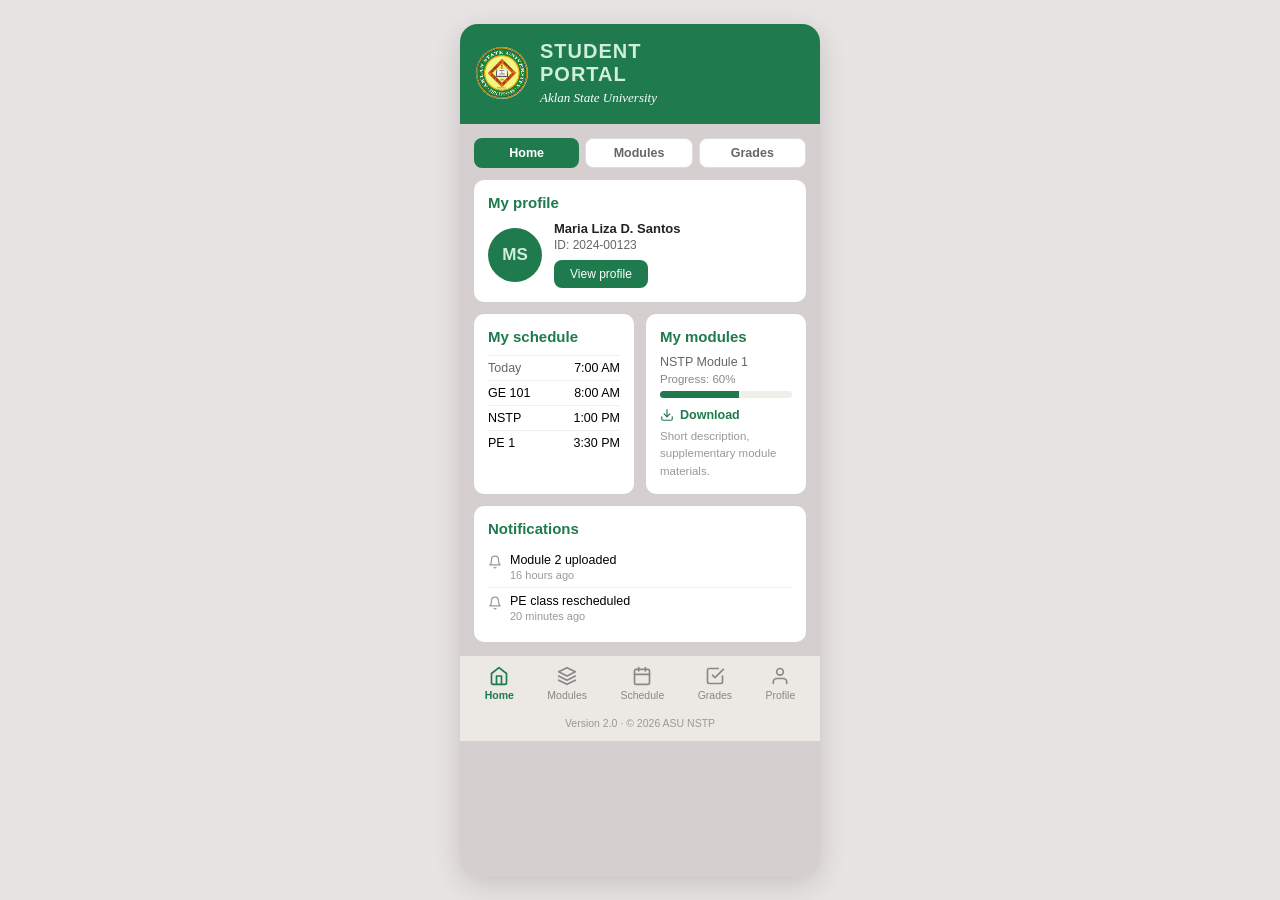
==== HTML/student.html @ 28e86960 "linked the css,js to HTML" ====
<!DOCTYPE html>
<html lang="en">
<head>
<meta charset="UTF-8">
<meta name="viewport" content="width=device-width, initial-scale=1.0">
<title>ASU NSTP - Student Portal</title>
<link rel="stylesheet" href="../CSS/student.css">
</head>
<body>

<div class="phone">

  <div class="header">
    <img src="[data-uri]" alt="Aklan State University seal">
    <div>
      <div class="title">STUDENT<br>PORTAL</div>
      <div class="subtitle">Aklan State University</div>
    </div>
  </div>

  <div class="content">

    <div class="tabs">
      <button class="tab active" data-tab="home">Home</button>
      <button class="tab" data-tab="modules">Modules</button>
      <button class="tab" data-tab="grades">Grades</button>
    </div>

    <div class="panel active" id="panel-home">
      <div class="card">
        <h3>My profile</h3>
        <div class="profile-row">
          <div class="avatar">MS</div>
          <div class="profile-info">
            <div class="name">Maria Liza D. Santos</div>
            <div class="id">ID: 2024-00123</div>
            <button class="btn" onclick="alert('Open full profile')">View profile</button>
          </div>
        </div>
      </div>

      <div class="grid2" style="margin-top:12px;">
        <div class="card">
          <h3>My schedule</h3>
          <div class="schedule-row"><span class="label">Today</span><span>7:00 AM</span></div>
          <div class="schedule-row"><span>GE 101</span><span>8:00 AM</span></div>
          <div class="schedule-row"><span>NSTP</span><span>1:00 PM</span></div>
          <div class="schedule-row"><span>PE 1</span><span>3:30 PM</span></div>
        </div>

        <div class="card">
          <h3>My modules</h3>
          <div style="font-size:12.5px; color:#666; margin-bottom:4px;">NSTP Module 1</div>
          <div class="progress-label" id="progress-label">Progress: 60%</div>
          <div class="progress-track"><div class="progress-fill" id="progress-fill"></div></div>
          <button class="download" id="download-btn">
            <svg width="14" height="14" viewBox="0 0 24 24" fill="none" stroke="currentColor" stroke-width="2" stroke-linecap="round" stroke-linejoin="round"><path d="M21 15v4a2 2 0 0 1-2 2H5a2 2 0 0 1-2-2v-4"/><polyline points="7 10 12 15 17 10"/><line x1="12" y1="15" x2="12" y2="3"/></svg>
            <span>Download</span>
          </button>
          <div class="module-desc">Short description, supplementary module materials.</div>
        </div>
      </div>

      <div class="card" style="margin-top:12px;">
        <h3>Notifications</h3>
        <div class="notif-row">
          <svg width="14" height="14" viewBox="0 0 24 24" fill="none" stroke="#999" stroke-width="2" stroke-linecap="round" stroke-linejoin="round" style="margin-top:2px; flex-shrink:0;"><path d="M6 8a6 6 0 0 1 12 0c0 7 3 9 3 9H3s3-2 3-9"/><path d="M10.3 21a1.94 1.94 0 0 0 3.4 0"/></svg>
          <div>Module 2 uploaded<div class="notif-time">16 hours ago</div></div>
        </div>
        <div class="notif-row">
          <svg width="14" height="14" viewBox="0 0 24 24" fill="none" stroke="#999" stroke-width="2" stroke-linecap="round" stroke-linejoin="round" style="margin-top:2px; flex-shrink:0;"><path d="M6 8a6 6 0 0 1 12 0c0 7 3 9 3 9H3s3-2 3-9"/><path d="M10.3 21a1.94 1.94 0 0 0 3.4 0"/></svg>
          <div>PE class rescheduled<div class="notif-time">20 minutes ago</div></div>
        </div>
      </div>
    </div>

    <div class="panel" id="panel-modules">
      <div class="module-item">
        <div>
          <div class="mname">NSTP Module 1</div>
          <div class="mdesc">Civic welfare training</div>
        </div>
        <span class="mpct">60%</span>
      </div>
      <div class="module-item">
        <div>
          <div class="mname">NSTP Module 2</div>
          <div class="mdesc">Community immersion</div>
        </div>
        <span class="mpct locked">0%</span>
      </div>
      <div class="module-item">
        <div>
          <div class="mname">NSTP Module 3</div>
          <div class="mdesc">Project documentation</div>
        </div>
        <span class="mpct locked">Locked</span>
      </div>
    </div>

    <div class="panel" id="panel-grades">
      <div class="card">
        <h3>Grades</h3>
        <table>
          <tr><th>Subject</th><th>Midterm</th><th>Final</th></tr>
          <tr><td>GE 101</td><td>1.50</td><td>--</td></tr>
          <tr><td>NSTP</td><td>1.75</td><td>--</td></tr>
          <tr><td>PE 1</td><td>1.25</td><td>--</td></tr>
        </table>
      </div>
    </div>

  </div>

  <div class="navbar">
    <button class="nav-btn active" data-tab="home">
      <svg viewBox="0 0 24 24" fill="none" stroke="currentColor" stroke-width="2" stroke-linecap="round" stroke-linejoin="round"><path d="M3 9l9-7 9 7v11a2 2 0 0 1-2 2H5a2 2 0 0 1-2-2z"/><polyline points="9 22 9 12 15 12 15 22"/></svg>
      Home
    </button>
    <button class="nav-btn" data-tab="modules">
      <svg viewBox="0 0 24 24" fill="none" stroke="currentColor" stroke-width="2" stroke-linecap="round" stroke-linejoin="round"><polygon points="12 2 2 7 12 12 22 7 12 2"/><polyline points="2 17 12 22 22 17"/><polyline points="2 12 12 17 22 12"/></svg>
      Modules
    </button>
    <button class="nav-btn" data-tab="home">
      <svg viewBox="0 0 24 24" fill="none" stroke="currentColor" stroke-width="2" stroke-linecap="round" stroke-linejoin="round"><rect x="3" y="4" width="18" height="18" rx="2"/><line x1="16" y1="2" x2="16" y2="6"/><line x1="8" y1="2" x2="8" y2="6"/><line x1="3" y1="10" x2="21" y2="10"/></svg>
      Schedule
    </button>
    <button class="nav-btn" data-tab="grades">
      <svg viewBox="0 0 24 24" fill="none" stroke="currentColor" stroke-width="2" stroke-linecap="round" stroke-linejoin="round"><path d="M9 11l3 3L22 4"/><path d="M21 12v7a2 2 0 0 1-2 2H5a2 2 0 0 1-2-2V5a2 2 0 0 1 2-2h11"/></svg>
      Grades
    </button>
    <button class="nav-btn" data-tab="home">
      <svg viewBox="0 0 24 24" fill="none" stroke="currentColor" stroke-width="2" stroke-linecap="round" stroke-linejoin="round"><path d="M20 21v-2a4 4 0 0 0-4-4H8a4 4 0 0 0-4 4v2"/><circle cx="12" cy="7" r="4"/></svg>
      Profile
    </button>
  </div>
  <div class="footer">Version 2.0 &middot; &copy; 2026 ASU NSTP</div>

</div>

<script src="../JS/student.js"></script>
</body>
</html>
---- CSS/student.css ----
* { box-sizing: border-box; margin: 0; padding: 0; font-family: -apple-system, "Segoe UI", Roboto, Arial, sans-serif; }
  body {
    background: #e9e4e4;
    display: flex;
    justify-content: center;
    padding: 24px 12px;
    min-height: 100vh;
  }
  .phone {
    width: 360px;
    background: #d6cfcf;
    border-radius: 18px;
    overflow: hidden;
    box-shadow: 0 8px 30px rgba(0,0,0,0.15);
  }
  .header {
    background: #1f7a4d;
    padding: 16px 16px 18px;
    display: flex;
    align-items: center;
    gap: 12px;
  }
  .header img {
    width: 52px;
    height: 52px;
    border-radius: 50%;
    object-fit: cover;
    flex-shrink: 0;
    background: #fdf6e3;
  }
  .header .title {
    font-size: 20px;
    font-weight: 700;
    color: #cfeede;
    letter-spacing: 1px;
    line-height: 1.15;
  }
  .header .subtitle {
    font-family: Georgia, "Times New Roman", serif;
    font-style: italic;
    font-size: 13px;
    color: #ffffff;
    margin-top: 4px;
  }
  .content { padding: 14px; display: flex; flex-direction: column; gap: 12px; }
  .card {
    background: #ffffff;
    border-radius: 10px;
    padding: 14px;
  }
  .card h3 {
    font-size: 15px;
    font-weight: 700;
    color: #1f7a4d;
    margin-bottom: 10px;
  }
  .profile-row { display: flex; align-items: center; gap: 12px; }
  .avatar {
    width: 54px;
    height: 54px;
    border-radius: 50%;
    background: #1f7a4d;
    color: #cfeede;
    display: flex;
    align-items: center;
    justify-content: center;
    font-weight: 700;
    font-size: 17px;
    flex-shrink: 0;
  }
  .profile-info .name { font-size: 13px; font-weight: 700; color: #222; }
  .profile-info .id { font-size: 12px; color: #666; margin-top: 2px; }
  .btn {
    margin-top: 8px;
    background: #1f7a4d;
    color: #fff;
    border: none;
    font-size: 12px;
    padding: 7px 16px;
    border-radius: 8px;
    cursor: pointer;
  }
  .btn:hover { background: #18613b; }
  .grid2 { display: grid; grid-template-columns: 1fr 1fr; gap: 12px; }
  .schedule-row {
    display: flex; justify-content: space-between;
    font-size: 12.5px; padding: 5px 0;
    border-top: 1px solid #eee;
  }
  .schedule-row:first-child { border-top: none; }
  .schedule-row .label { color: #666; }
  .progress-label { font-size: 11.5px; color: #888; margin-bottom: 6px; }
  .progress-track {
    height: 7px; background: #f0eee9; border-radius: 4px; overflow: hidden; margin-bottom: 10px;
  }
  .progress-fill { height: 100%; width: 60%; background: #1f7a4d; transition: width .5s ease; }
  .download {
    display: flex; align-items: center; gap: 6px;
    font-size: 12.5px; color: #1f7a4d; font-weight: 700;
    background: none; border: none; cursor: pointer; padding: 0; margin-bottom: 6px;
  }
  .module-desc { font-size: 11.5px; color: #999; line-height: 1.5; }
  .notif-row { display: flex; gap: 8px; font-size: 12.5px; align-items: flex-start; padding: 6px 0; }
  .notif-row + .notif-row { border-top: 1px solid #eee; }
  .notif-time { font-size: 11px; color: #999; margin-top: 2px; }
  .navbar {
    background: #ece9e4;
    display: flex;
    justify-content: space-around;
    padding: 10px 8px;
    text-align: center;
  }
  .navbar button {
    background: none; border: none; cursor: pointer;
    font-size: 10.5px; color: #888;
    display: flex; flex-direction: column; align-items: center; gap: 3px;
  }
  .navbar button.active { color: #1f7a4d; font-weight: 700; }
  .navbar svg { width: 20px; height: 20px; }
  .footer {
    text-align: center; font-size: 10.5px; color: #999;
    padding: 6px 0 12px; background: #ece9e4;
  }
  .tabs { display: flex; gap: 6px; }
  .tab {
    flex: 1; font-size: 12.5px; padding: 7px 0; border-radius: 8px;
    border: 1px solid #ddd; background: #fff; color: #666; cursor: pointer; font-weight: 600;
  }
  .tab.active { background: #1f7a4d; color: #fff; border: none; }
  .panel { display: none; }
  .panel.active { display: block; }
  table { width: 100%; font-size: 12.5px; border-collapse: collapse; }
  table th { text-align: right; color: #888; font-weight: 600; padding-bottom: 6px; }
  table th:first-child { text-align: left; }
  table td { padding: 5px 0; border-top: 1px solid #eee; text-align: right; }
  table td:first-child { text-align: left; }
  .module-item {
    background: #fff; border-radius: 10px; padding: 12px 14px;
    display: flex; align-items: center; justify-content: space-between;
    margin-bottom: 8px;
  }
  .module-item:last-child { margin-bottom: 0; }
  .module-item .mname { font-size: 13px; font-weight: 700; color: #222; }
  .module-item .mdesc { font-size: 11.5px; color: #999; margin-top: 2px; }
  .module-item .mpct { font-size: 11.5px; font-weight: 700; color: #1f7a4d; }
  .module-item .mpct.locked { color: #999; }
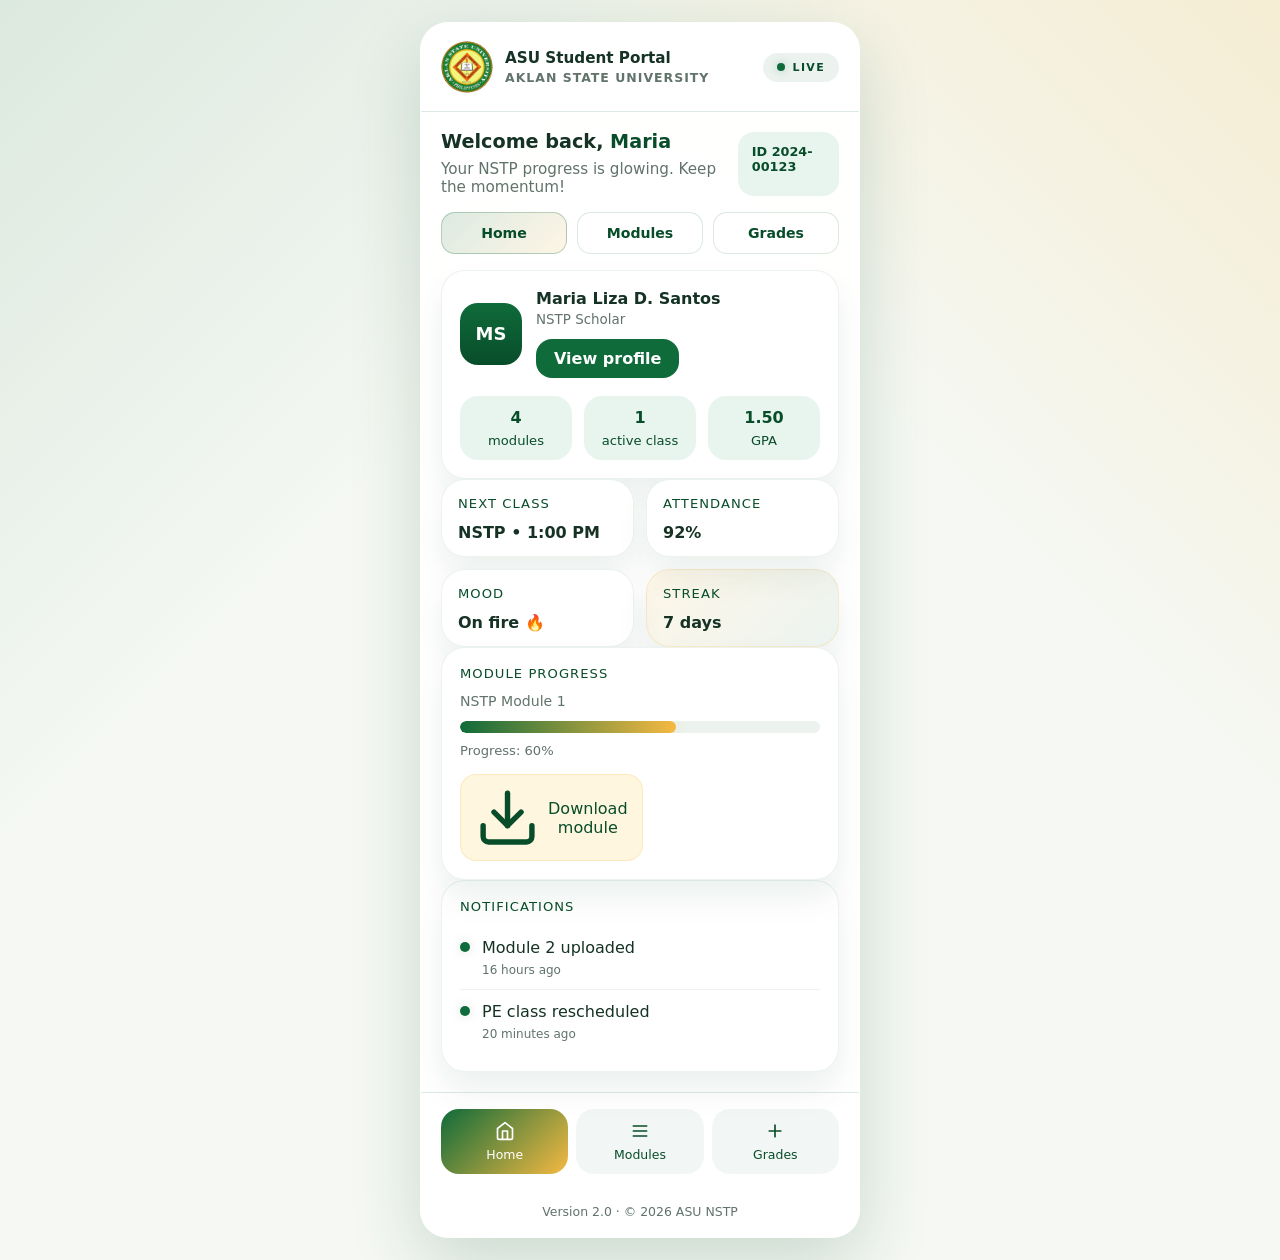
==== commit 711c9fad: "fixed & made the UI cooler and added some animations on it" ====
--- a/HTML/student.html
+++ b/HTML/student.html
@@ -1,24 +1,33 @@
 <!DOCTYPE html>
 <html lang="en">
 <head>
-<meta charset="UTF-8">
-<meta name="viewport" content="width=device-width, initial-scale=1.0">
-<title>ASU NSTP - Student Portal</title>
-<link rel="stylesheet" href="../CSS/student.css">
+  <meta charset="UTF-8">
+  <meta name="viewport" content="width=device-width, initial-scale=1.0">
+  <title>ASU NSTP - Student Portal</title>
+  <link rel="stylesheet" href="../CSS/student.css">
 </head>
 <body>
+  <div class="phone">
+    <div class="header">
+      <a class="brand" href="#" aria-label="ASU NSTP Portal home">
+        <span class="brand-logo">
+          <img src="../asu-logo-transparent.png" alt="Aklan State University Seal">
+        </span>
+        <span>
+          <strong>ASU Student Portal</strong>
+          <small>Aklan State University</small>
+        </span>
+      </a>
+      <div class="status-pill"><span></span> LIVE</div>
+    </div>
 
-<div class="phone">
-
-  <div class="header">
-    <img src="[data-uri]" alt="Aklan State University seal">
-    <div>
-      <div class="title">STUDENT<br>PORTAL</div>
-      <div class="subtitle">Aklan State University</div>
+    <div class="hero">
+      <div>
+        <div class="welcome">Welcome back, <span>Maria</span></div>
+        <div class="hero-note">Your NSTP progress is glowing. Keep the momentum!</div>
+      </div>
+      <div class="hero-badge">ID 2024-00123</div>
     </div>
-  </div>
-
-  <div class="content">
 
     <div class="tabs">
       <button class="tab active" data-tab="home">Home</button>
@@ -26,118 +35,128 @@
       <button class="tab" data-tab="grades">Grades</button>
     </div>
 
-    <div class="panel active" id="panel-home">
-      <div class="card">
-        <h3>My profile</h3>
-        <div class="profile-row">
-          <div class="avatar">MS</div>
-          <div class="profile-info">
-            <div class="name">Maria Liza D. Santos</div>
-            <div class="id">ID: 2024-00123</div>
-            <button class="btn" onclick="alert('Open full profile')">View profile</button>
+    <div class="content">
+      <div class="panel active" id="panel-home">
+        <div class="card profile-card">
+          <div class="profile-row">
+            <div class="avatar-circle">MS</div>
+            <div class="profile-info">
+              <div class="name">Maria Liza D. Santos</div>
+              <div class="id">NSTP Scholar</div>
+              <button class="btn" onclick="alert('Opening full profile...')">View profile</button>
+            </div>
+          </div>
+          <div class="profile-metrics">
+            <div><strong>4</strong> modules</div>
+            <div><strong>1</strong> active class</div>
+            <div><strong>1.50</strong> GPA</div>
+          </div>
+        </div>
+
+        <div class="stats-grid">
+          <div class="card mini-card">
+            <div class="card-header">Next class</div>
+            <div class="card-value">NSTP • 1:00 PM</div>
+          </div>
+          <div class="card mini-card">
+            <div class="card-header">Attendance</div>
+            <div class="card-value">92%</div>
+          </div>
+          <div class="card mini-card">
+            <div class="card-header">Mood</div>
+            <div class="card-value">On fire 🔥</div>
+          </div>
+          <div class="card mini-card highlight-card">
+            <div class="card-header">Streak</div>
+            <div class="card-value">7 days</div>
+          </div>
+        </div>
+
+        <div class="card progress-card">
+          <div class="card-header">Module progress</div>
+          <div class="progress-desc">NSTP Module 1</div>
+          <div class="progress-track"><div class="progress-fill" id="progress-fill"></div></div>
+          <div class="progress-label" id="progress-label">Progress: 60%</div>
+          <button class="download" id="download-btn">
+            <svg viewBox="0 0 24 24" fill="none" stroke="currentColor" stroke-width="2" stroke-linecap="round" stroke-linejoin="round"><path d="M21 15v4a2 2 0 0 1-2 2H5a2 2 0 0 1-2-2v-4"/><polyline points="7 10 12 15 17 10"/><line x1="12" y1="15" x2="12" y2="3"/></svg>
+            <span>Download module</span>
+          </button>
+        </div>
+
+        <div class="card notif-card">
+          <div class="card-header">Notifications</div>
+          <div class="notif-row">
+            <div class="bullet"></div>
+            <div>
+              Module 2 uploaded
+              <div class="notif-time">16 hours ago</div>
+            </div>
+          </div>
+          <div class="notif-row">
+            <div class="bullet"></div>
+            <div>
+              PE class rescheduled
+              <div class="notif-time">20 minutes ago</div>
+            </div>
           </div>
         </div>
       </div>
 
-      <div class="grid2" style="margin-top:12px;">
-        <div class="card">
-          <h3>My schedule</h3>
-          <div class="schedule-row"><span class="label">Today</span><span>7:00 AM</span></div>
-          <div class="schedule-row"><span>GE 101</span><span>8:00 AM</span></div>
-          <div class="schedule-row"><span>NSTP</span><span>1:00 PM</span></div>
-          <div class="schedule-row"><span>PE 1</span><span>3:30 PM</span></div>
+      <div class="panel" id="panel-modules">
+        <div class="module-item glow-card">
+          <div>
+            <div class="mname">NSTP Module 1</div>
+            <div class="mdesc">Civic welfare training</div>
+          </div>
+          <span class="mpct">60%</span>
         </div>
-
-        <div class="card">
-          <h3>My modules</h3>
-          <div style="font-size:12.5px; color:#666; margin-bottom:4px;">NSTP Module 1</div>
-          <div class="progress-label" id="progress-label">Progress: 60%</div>
-          <div class="progress-track"><div class="progress-fill" id="progress-fill"></div></div>
-          <button class="download" id="download-btn">
-            <svg width="14" height="14" viewBox="0 0 24 24" fill="none" stroke="currentColor" stroke-width="2" stroke-linecap="round" stroke-linejoin="round"><path d="M21 15v4a2 2 0 0 1-2 2H5a2 2 0 0 1-2-2v-4"/><polyline points="7 10 12 15 17 10"/><line x1="12" y1="15" x2="12" y2="3"/></svg>
-            <span>Download</span>
-          </button>
-          <div class="module-desc">Short description, supplementary module materials.</div>
+        <div class="module-item">
+          <div>
+            <div class="mname">NSTP Module 2</div>
+            <div class="mdesc">Community immersion</div>
+          </div>
+          <span class="mpct locked">0%</span>
+        </div>
+        <div class="module-item">
+          <div>
+            <div class="mname">NSTP Module 3</div>
+            <div class="mdesc">Project documentation</div>
+          </div>
+          <span class="mpct locked">Locked</span>
         </div>
       </div>
 
-      <div class="card" style="margin-top:12px;">
-        <h3>Notifications</h3>
-        <div class="notif-row">
-          <svg width="14" height="14" viewBox="0 0 24 24" fill="none" stroke="#999" stroke-width="2" stroke-linecap="round" stroke-linejoin="round" style="margin-top:2px; flex-shrink:0;"><path d="M6 8a6 6 0 0 1 12 0c0 7 3 9 3 9H3s3-2 3-9"/><path d="M10.3 21a1.94 1.94 0 0 0 3.4 0"/></svg>
-          <div>Module 2 uploaded<div class="notif-time">16 hours ago</div></div>
-        </div>
-        <div class="notif-row">
-          <svg width="14" height="14" viewBox="0 0 24 24" fill="none" stroke="#999" stroke-width="2" stroke-linecap="round" stroke-linejoin="round" style="margin-top:2px; flex-shrink:0;"><path d="M6 8a6 6 0 0 1 12 0c0 7 3 9 3 9H3s3-2 3-9"/><path d="M10.3 21a1.94 1.94 0 0 0 3.4 0"/></svg>
-          <div>PE class rescheduled<div class="notif-time">20 minutes ago</div></div>
+      <div class="panel" id="panel-grades">
+        <div class="card grades-card">
+          <div class="card-header">Grades</div>
+          <table>
+            <tr><th>Subject</th><th>Midterm</th><th>Final</th></tr>
+            <tr><td>GE 101</td><td>1.50</td><td>--</td></tr>
+            <tr><td>NSTP</td><td>1.75</td><td>--</td></tr>
+            <tr><td>PE 1</td><td>1.25</td><td>--</td></tr>
+          </table>
         </div>
       </div>
     </div>
 
-    <div class="panel" id="panel-modules">
-      <div class="module-item">
-        <div>
-          <div class="mname">NSTP Module 1</div>
-          <div class="mdesc">Civic welfare training</div>
-        </div>
-        <span class="mpct">60%</span>
-      </div>
-      <div class="module-item">
-        <div>
-          <div class="mname">NSTP Module 2</div>
-          <div class="mdesc">Community immersion</div>
-        </div>
-        <span class="mpct locked">0%</span>
-      </div>
-      <div class="module-item">
-        <div>
-          <div class="mname">NSTP Module 3</div>
-          <div class="mdesc">Project documentation</div>
-        </div>
-        <span class="mpct locked">Locked</span>
-      </div>
+    <div class="navbar">
+      <button class="nav-btn active" data-tab="home">
+        <svg viewBox="0 0 24 24" fill="none" stroke="currentColor" stroke-width="2" stroke-linecap="round" stroke-linejoin="round"><path d="M3 9l9-7 9 7v11a2 2 0 0 1-2 2H5a2 2 0 0 1-2-2z"/><polyline points="9 22 9 12 15 12 15 22"/></svg>
+        Home
+      </button>
+      <button class="nav-btn" data-tab="modules">
+        <svg viewBox="0 0 24 24" fill="none" stroke="currentColor" stroke-width="2" stroke-linecap="round" stroke-linejoin="round"><path d="M4 6h16M4 12h16M4 18h16"/></svg>
+        Modules
+      </button>
+      <button class="nav-btn" data-tab="grades">
+        <svg viewBox="0 0 24 24" fill="none" stroke="currentColor" stroke-width="2" stroke-linecap="round" stroke-linejoin="round"><path d="M12 5v14M5 12h14"/></svg>
+        Grades
+      </button>
     </div>
 
-    <div class="panel" id="panel-grades">
-      <div class="card">
-        <h3>Grades</h3>
-        <table>
-          <tr><th>Subject</th><th>Midterm</th><th>Final</th></tr>
-          <tr><td>GE 101</td><td>1.50</td><td>--</td></tr>
-          <tr><td>NSTP</td><td>1.75</td><td>--</td></tr>
-          <tr><td>PE 1</td><td>1.25</td><td>--</td></tr>
-        </table>
-      </div>
-    </div>
-
+    <div class="footer">Version 2.0 · © 2026 ASU NSTP</div>
   </div>
 
-  <div class="navbar">
-    <button class="nav-btn active" data-tab="home">
-      <svg viewBox="0 0 24 24" fill="none" stroke="currentColor" stroke-width="2" stroke-linecap="round" stroke-linejoin="round"><path d="M3 9l9-7 9 7v11a2 2 0 0 1-2 2H5a2 2 0 0 1-2-2z"/><polyline points="9 22 9 12 15 12 15 22"/></svg>
-      Home
-    </button>
-    <button class="nav-btn" data-tab="modules">
-      <svg viewBox="0 0 24 24" fill="none" stroke="currentColor" stroke-width="2" stroke-linecap="round" stroke-linejoin="round"><polygon points="12 2 2 7 12 12 22 7 12 2"/><polyline points="2 17 12 22 22 17"/><polyline points="2 12 12 17 22 12"/></svg>
-      Modules
-    </button>
-    <button class="nav-btn" data-tab="home">
-      <svg viewBox="0 0 24 24" fill="none" stroke="currentColor" stroke-width="2" stroke-linecap="round" stroke-linejoin="round"><rect x="3" y="4" width="18" height="18" rx="2"/><line x1="16" y1="2" x2="16" y2="6"/><line x1="8" y1="2" x2="8" y2="6"/><line x1="3" y1="10" x2="21" y2="10"/></svg>
-      Schedule
-    </button>
-    <button class="nav-btn" data-tab="grades">
-      <svg viewBox="0 0 24 24" fill="none" stroke="currentColor" stroke-width="2" stroke-linecap="round" stroke-linejoin="round"><path d="M9 11l3 3L22 4"/><path d="M21 12v7a2 2 0 0 1-2 2H5a2 2 0 0 1-2-2V5a2 2 0 0 1 2-2h11"/></svg>
-      Grades
-    </button>
-    <button class="nav-btn" data-tab="home">
-      <svg viewBox="0 0 24 24" fill="none" stroke="currentColor" stroke-width="2" stroke-linecap="round" stroke-linejoin="round"><path d="M20 21v-2a4 4 0 0 0-4-4H8a4 4 0 0 0-4 4v2"/><circle cx="12" cy="7" r="4"/></svg>
-      Profile
-    </button>
-  </div>
-  <div class="footer">Version 2.0 &middot; &copy; 2026 ASU NSTP</div>
-
-</div>
-
-<script src="../JS/student.js"></script>
+  <script src="../JS/student.js"></script>
 </body>
-</html>+</html>
--- a/CSS/student.css
+++ b/CSS/student.css
@@ -1,146 +1,531 @@
-* { box-sizing: border-box; margin: 0; padding: 0; font-family: -apple-system, "Segoe UI", Roboto, Arial, sans-serif; }
-  body {
-    background: #e9e4e4;
-    display: flex;
-    justify-content: center;
-    padding: 24px 12px;
-    min-height: 100vh;
-  }
-  .phone {
-    width: 360px;
-    background: #d6cfcf;
-    border-radius: 18px;
-    overflow: hidden;
-    box-shadow: 0 8px 30px rgba(0,0,0,0.15);
-  }
-  .header {
-    background: #1f7a4d;
-    padding: 16px 16px 18px;
-    display: flex;
-    align-items: center;
-    gap: 12px;
-  }
-  .header img {
+:root {
+  --asu-green: #0f6b3a;
+  --asu-green-dark: #084d2a;
+  --asu-green-soft: #e8f5ee;
+  --asu-gold: #f5b942;
+  --asu-gold-soft: #fff6df;
+  --ink: #153225;
+  --muted: #61736a;
+  --line: rgba(15, 107, 58, 0.14);
+  --white: #ffffff;
+  --shadow: 0 24px 70px rgba(8, 77, 42, 0.18);
+  --radius: 18px;
+}
+
+* {
+  box-sizing: border-box;
+  margin: 0;
+  padding: 0;
+}
+
+html, body {
+  min-height: 100%;
+}
+
+body {
+  min-height: 100vh;
+  font-family: Inter, system-ui, -apple-system, BlinkMacSystemFont, "Segoe UI", sans-serif;
+  background:
+    linear-gradient(135deg, rgba(15, 107, 58, 0.11), transparent 34%),
+    linear-gradient(225deg, rgba(245, 185, 66, 0.18), transparent 32%),
+    #f5f8f3;
+  color: var(--ink);
+  display: flex;
+  justify-content: center;
+  align-items: center;
+  padding: 22px;
+}
+
+button {
+  font: inherit;
+}
+
+.phone {
+  width: min(440px, 100%);
+  border-radius: 28px;
+  overflow: hidden;
+  background: rgba(255, 255, 255, 0.94);
+  border: 1px solid rgba(255, 255, 255, 0.9);
+  box-shadow: var(--shadow);
+}
+
+.header {
+  display: flex;
+  align-items: center;
+  justify-content: space-between;
+  padding: 18px 20px;
+  gap: 16px;
+  background: rgba(255, 255, 255, 0.98);
+  border-bottom: 1px solid var(--line);
+}
+
+.brand {
+  display: inline-flex;
+  align-items: center;
+  gap: 12px;
+  text-decoration: none;
+  color: var(--ink);
+}
+
+  .brand-logo {
     width: 52px;
-    height: 52px;
-    border-radius: 50%;
-    object-fit: cover;
-    flex-shrink: 0;
-    background: #fdf6e3;
-  }
-  .header .title {
-    font-size: 20px;
-    font-weight: 700;
-    color: #cfeede;
-    letter-spacing: 1px;
-    line-height: 1.15;
-  }
-  .header .subtitle {
-    font-family: Georgia, "Times New Roman", serif;
-    font-style: italic;
-    font-size: 13px;
-    color: #ffffff;
-    margin-top: 4px;
-  }
-  .content { padding: 14px; display: flex; flex-direction: column; gap: 12px; }
-  .card {
-    background: #ffffff;
-    border-radius: 10px;
-    padding: 14px;
-  }
-  .card h3 {
-    font-size: 15px;
-    font-weight: 700;
-    color: #1f7a4d;
-    margin-bottom: 10px;
-  }
-  .profile-row { display: flex; align-items: center; gap: 12px; }
-  .avatar {
-    width: 54px;
-    height: 54px;
-    border-radius: 50%;
-    background: #1f7a4d;
-    color: #cfeede;
-    display: flex;
+    aspect-ratio: 1;
+    display: inline-flex;
     align-items: center;
     justify-content: center;
-    font-weight: 700;
-    font-size: 17px;
-    flex-shrink: 0;
+    border-radius: 50%;
+    overflow: hidden;
+    background: #fff;
   }
-  .profile-info .name { font-size: 13px; font-weight: 700; color: #222; }
-  .profile-info .id { font-size: 12px; color: #666; margin-top: 2px; }
-  .btn {
-    margin-top: 8px;
-    background: #1f7a4d;
-    color: #fff;
-    border: none;
-    font-size: 12px;
-    padding: 7px 16px;
-    border-radius: 8px;
-    cursor: pointer;
+
+  .brand-logo img {
+    width: 100%;
+    height: 100%;
+    object-fit: contain;
   }
-  .btn:hover { background: #18613b; }
-  .grid2 { display: grid; grid-template-columns: 1fr 1fr; gap: 12px; }
-  .schedule-row {
-    display: flex; justify-content: space-between;
-    font-size: 12.5px; padding: 5px 0;
-    border-top: 1px solid #eee;
-  }
-  .schedule-row:first-child { border-top: none; }
-  .schedule-row .label { color: #666; }
-  .progress-label { font-size: 11.5px; color: #888; margin-bottom: 6px; }
-  .progress-track {
-    height: 7px; background: #f0eee9; border-radius: 4px; overflow: hidden; margin-bottom: 10px;
-  }
-  .progress-fill { height: 100%; width: 60%; background: #1f7a4d; transition: width .5s ease; }
-  .download {
-    display: flex; align-items: center; gap: 6px;
-    font-size: 12.5px; color: #1f7a4d; font-weight: 700;
-    background: none; border: none; cursor: pointer; padding: 0; margin-bottom: 6px;
-  }
-  .module-desc { font-size: 11.5px; color: #999; line-height: 1.5; }
-  .notif-row { display: flex; gap: 8px; font-size: 12.5px; align-items: flex-start; padding: 6px 0; }
-  .notif-row + .notif-row { border-top: 1px solid #eee; }
-  .notif-time { font-size: 11px; color: #999; margin-top: 2px; }
-  .navbar {
-    background: #ece9e4;
-    display: flex;
-    justify-content: space-around;
-    padding: 10px 8px;
-    text-align: center;
-  }
-  .navbar button {
-    background: none; border: none; cursor: pointer;
-    font-size: 10.5px; color: #888;
-    display: flex; flex-direction: column; align-items: center; gap: 3px;
-  }
-  .navbar button.active { color: #1f7a4d; font-weight: 700; }
-  .navbar svg { width: 20px; height: 20px; }
-  .footer {
-    text-align: center; font-size: 10.5px; color: #999;
-    padding: 6px 0 12px; background: #ece9e4;
-  }
-  .tabs { display: flex; gap: 6px; }
-  .tab {
-    flex: 1; font-size: 12.5px; padding: 7px 0; border-radius: 8px;
-    border: 1px solid #ddd; background: #fff; color: #666; cursor: pointer; font-weight: 600;
-  }
-  .tab.active { background: #1f7a4d; color: #fff; border: none; }
-  .panel { display: none; }
-  .panel.active { display: block; }
-  table { width: 100%; font-size: 12.5px; border-collapse: collapse; }
-  table th { text-align: right; color: #888; font-weight: 600; padding-bottom: 6px; }
-  table th:first-child { text-align: left; }
-  table td { padding: 5px 0; border-top: 1px solid #eee; text-align: right; }
-  table td:first-child { text-align: left; }
-  .module-item {
-    background: #fff; border-radius: 10px; padding: 12px 14px;
-    display: flex; align-items: center; justify-content: space-between;
-    margin-bottom: 8px;
-  }
-  .module-item:last-child { margin-bottom: 0; }
-  .module-item .mname { font-size: 13px; font-weight: 700; color: #222; }
-  .module-item .mdesc { font-size: 11.5px; color: #999; margin-top: 2px; }
-  .module-item .mpct { font-size: 11.5px; font-weight: 700; color: #1f7a4d; }
-  .module-item .mpct.locked { color: #999; }+
+
+.brand strong,
+.brand small {
+  display: block;
+}
+
+.brand strong {
+  font-size: 0.95rem;
+  line-height: 1.2;
+  font-weight: 800;
+}
+
+.brand small {
+  margin-top: 2px;
+  color: var(--muted);
+  font-size: 0.78rem;
+  font-weight: 700;
+  letter-spacing: 0.08em;
+  text-transform: uppercase;
+}
+
+.status-pill {
+  display: inline-flex;
+  align-items: center;
+  gap: 8px;
+  padding: 8px 14px;
+  border-radius: 999px;
+  background: rgba(15, 107, 58, 0.08);
+  color: var(--asu-green-dark);
+  font-size: 11px;
+  font-weight: 700;
+  letter-spacing: .12em;
+  text-transform: uppercase;
+}
+
+.status-pill span {
+  width: 8px;
+  height: 8px;
+  border-radius: 50%;
+  background: var(--asu-green);
+  box-shadow: 0 0 10px rgba(15, 107, 58, 0.3);
+  animation: pulse 1.6s infinite ease-in-out;
+}
+
+.hero {
+  display: flex;
+  justify-content: space-between;
+  gap: 16px;
+  padding: 20px 20px 16px;
+}
+
+.welcome {
+  font-size: 1.2rem;
+  font-weight: 900;
+  line-height: 1.05;
+}
+
+.welcome span {
+  color: var(--asu-green-dark);
+} 
+
+.hero-note {
+  margin-top: 8px;
+  font-size: 0.95rem;
+  color: var(--muted);
+}
+
+.hero-badge {
+  padding: 12px 14px;
+  border-radius: 16px;
+  background: var(--asu-green-soft);
+  color: var(--asu-green-dark);
+  font-size: 0.8rem;
+  font-weight: 700;
+}
+
+.tabs {
+  display: grid;
+  grid-template-columns: repeat(3, 1fr);
+  gap: 10px;
+  padding: 0 20px 16px;
+}
+
+.tab {
+  border: 1px solid rgba(15, 107, 58, 0.15);
+  border-radius: 14px;
+  background: #fff;
+  color: var(--asu-green-dark);
+  padding: 12px 0;
+  font-size: 0.88rem;
+  font-weight: 700;
+  cursor: pointer;
+  transition: transform 180ms ease, box-shadow 180ms ease, border-color 180ms ease;
+}
+
+.tab:hover,
+.tab:focus-visible {
+  transform: translateY(-2px);
+  border-color: rgba(15, 107, 58, 0.28);
+  box-shadow: 0 12px 28px rgba(15, 107, 58, 0.08);
+  outline: none;
+}
+
+.tab.active {
+  background: linear-gradient(135deg, rgba(15, 107, 58, 0.14), rgba(245, 185, 66, 0.14));
+  border-color: rgba(15, 107, 58, 0.28);
+}
+
+.content {
+  display: flex;
+  flex-direction: column;
+  gap: 14px;
+  padding: 0 20px 20px;
+}
+
+.card {
+  background: #fff;
+  border-radius: 24px;
+  padding: 18px;
+  border: 1px solid rgba(15, 107, 58, 0.08);
+  box-shadow: 0 18px 32px rgba(8, 77, 42, 0.08);
+  transition: transform 180ms ease, box-shadow 180ms ease, border-color 180ms ease;
+}
+
+.card:hover {
+  transform: translateY(-3px);
+  box-shadow: 0 24px 42px rgba(8, 77, 42, 0.12);
+}
+
+.card-header {
+  font-size: 0.82rem;
+  color: var(--asu-green-dark);
+  letter-spacing: 0.08em;
+  text-transform: uppercase;
+  margin-bottom: 12px;
+}
+
+.profile-row {
+  display: flex;
+  align-items: center;
+  gap: 14px;
+}
+
+.avatar-circle {
+  width: 62px;
+  height: 62px;
+  border-radius: 18px;
+  display: grid;
+  place-items: center;
+  font-weight: 800;
+  font-size: 18px;
+  color: var(--white);
+  background: linear-gradient(180deg, var(--asu-green), var(--asu-green-dark));
+}
+
+.profile-info .name {
+  font-size: 1rem;
+  font-weight: 800;
+}
+
+.profile-info .id {
+  margin-top: 4px;
+  font-size: 0.84rem;
+  color: var(--muted);
+}
+
+.btn {
+  margin-top: 12px;
+  border: none;
+  border-radius: 16px;
+  background: var(--asu-green);
+  color: #fff;
+  padding: 10px 18px;
+  font-weight: 700;
+  cursor: pointer;
+  transition: transform 180ms ease, box-shadow 180ms ease, background 180ms ease;
+}
+
+.btn:hover {
+  transform: translateY(-2px);
+  box-shadow: 0 14px 28px rgba(15, 107, 58, 0.2);
+  background: var(--asu-green-dark);
+}
+
+.profile-metrics {
+  display: grid;
+  grid-template-columns: repeat(3, minmax(0, 1fr));
+  gap: 12px;
+  margin-top: 18px;
+}
+
+.profile-metrics div {
+  background: var(--asu-green-soft);
+  padding: 12px;
+  border-radius: 18px;
+  text-align: center;
+  font-size: 0.82rem;
+  color: var(--asu-green-dark);
+}
+
+.profile-metrics strong {
+  display: block;
+  margin-bottom: 6px;
+  font-size: 1rem;
+}
+
+.stats-grid {
+  display: grid;
+  grid-template-columns: repeat(2, minmax(0, 1fr));
+  gap: 12px;
+}
+
+.mini-card {
+  padding: 16px 16px 14px;
+}
+
+.highlight-card {
+  background: linear-gradient(135deg, rgba(245, 185, 66, 0.12), rgba(15, 107, 58, 0.08));
+  border-color: rgba(245, 185, 66, 0.2);
+}
+
+.card-value {
+  margin-top: 8px;
+  font-size: 1rem;
+  font-weight: 800;
+  color: var(--ink);
+}
+
+.progress-card {
+  position: relative;
+}
+
+.progress-desc {
+  font-size: 0.88rem;
+  color: var(--muted);
+  margin-bottom: 12px;
+}
+
+.progress-track {
+  height: 12px;
+  background: rgba(15, 107, 58, 0.08);
+  border-radius: 999px;
+  overflow: hidden;
+}
+
+.progress-fill {
+  width: 0;
+  height: 100%;
+  border-radius: 999px;
+  background: linear-gradient(90deg, var(--asu-green), var(--asu-gold));
+  box-shadow: 0 0 18px rgba(245, 185, 66, 0.3);
+  transition: width 0.8s ease;
+}
+
+.progress-label {
+  margin-top: 10px;
+  font-size: 0.82rem;
+  color: var(--muted);
+}
+
+.download {
+  margin-top: 16px;
+  display: inline-flex;
+  align-items: center;
+  gap: 8px;
+  color: var(--asu-green-dark);
+  background: var(--asu-gold-soft);
+  padding: 10px 14px;
+  border-radius: 16px;
+  border: 1px solid rgba(245, 185, 66, 0.22);
+  cursor: pointer;
+  transition: transform 180ms ease, box-shadow 180ms ease, background 180ms ease;
+}
+
+.download:hover {
+  transform: translateY(-2px);
+  background: #fff2d6;
+}
+
+.notif-row {
+  display: flex;
+  align-items: flex-start;
+  gap: 12px;
+  padding: 12px 0;
+}
+
+.notif-row + .notif-row {
+  border-top: 1px solid rgba(15, 107, 58, 0.08);
+}
+
+.bullet {
+  width: 10px;
+  height: 10px;
+  border-radius: 50%;
+  margin-top: 4px;
+  background: var(--asu-green);
+  box-shadow: 0 0 12px rgba(15, 107, 58, 0.2);
+}
+
+.notif-time {
+  margin-top: 6px;
+  font-size: 0.75rem;
+  color: var(--muted);
+}
+
+.navbar {
+  display: flex;
+  justify-content: space-between;
+  gap: 8px;
+  padding: 16px 20px;
+  background: rgba(255,255,255,0.95);
+  border-top: 1px solid var(--line);
+}
+
+.nav-btn {
+  flex: 1;
+  border: none;
+  background: rgba(15, 107, 58, 0.05);
+  color: var(--asu-green-dark);
+  border-radius: 18px;
+  padding: 12px 8px;
+  display: flex;
+  flex-direction: column;
+  align-items: center;
+  gap: 6px;
+  font-size: 0.78rem;
+  cursor: pointer;
+  transition: transform 180ms ease, background 180ms ease, color 180ms ease;
+}
+
+.nav-btn:hover {
+  transform: translateY(-2px);
+}
+
+.nav-btn.active {
+  color: #fff;
+  background: linear-gradient(135deg, var(--asu-green), var(--asu-gold));
+}
+
+.nav-btn svg {
+  width: 20px;
+  height: 20px;
+}
+
+.footer {
+  text-align: center;
+  font-size: 0.78rem;
+  color: var(--muted);
+  padding: 14px 0 18px;
+}
+
+.panel {
+  display: none;
+  opacity: 0;
+  transform: translateY(12px);
+  transition: opacity .35s ease, transform .35s ease;
+}
+
+.panel.active {
+  display: block;
+  opacity: 1;
+  transform: translateY(0);
+}
+
+table {
+  width: 100%;
+  border-collapse: collapse;
+  font-size: 0.9rem;
+}
+
+table th,
+table td {
+  padding: 10px 0;
+}
+
+table th {
+  text-align: left;
+  color: var(--asu-green-dark);
+  font-weight: 700;
+}
+
+table td {
+  color: var(--ink);
+}
+
+table tr + tr td {
+  border-top: 1px solid rgba(15, 107, 58, 0.08);
+}
+
+.module-item {
+  background: #fff;
+  border: 1px solid rgba(15, 107, 58, 0.08);
+  border-radius: 20px;
+  padding: 16px 18px;
+  display: flex;
+  justify-content: space-between;
+  align-items: center;
+  gap: 12px;
+  transition: transform 180ms ease, box-shadow 180ms ease, border-color 180ms ease;
+}
+
+.module-item:hover {
+  transform: translateY(-2px);
+  border-color: rgba(15, 107, 58, 0.2);
+  box-shadow: 0 16px 32px rgba(8, 77, 42, 0.08);
+}
+
+.glow-card {
+  box-shadow: 0 22px 38px rgba(245, 185, 66, 0.12);
+}
+
+.mname {
+  font-size: 0.95rem;
+  font-weight: 800;
+  color: var(--ink);
+}
+
+.mdesc {
+  margin-top: 6px;
+  font-size: 0.82rem;
+  color: var(--muted);
+}
+
+.mpct {
+  font-size: 0.88rem;
+  font-weight: 800;
+  color: var(--asu-green-dark);
+}
+
+.mpct.locked {
+  color: var(--muted);
+}
+
+@keyframes pulse {
+  0%, 100% { transform: scale(0.9); opacity: 0.85; }
+  50% { transform: scale(1.1); opacity: 1; }
+}
+
+@media (max-width: 420px) {
+  .phone { width: 100%; margin: 0 12px; }
+  .header, .hero, .tabs, .content, .navbar { padding-left: 16px; padding-right: 16px; }
+  .stats-grid { grid-template-columns: 1fr; }
+  .profile-metrics { grid-template-columns: repeat(2, minmax(0, 1fr)); }
+  .tabs { grid-template-columns: repeat(2, 1fr); }
+}
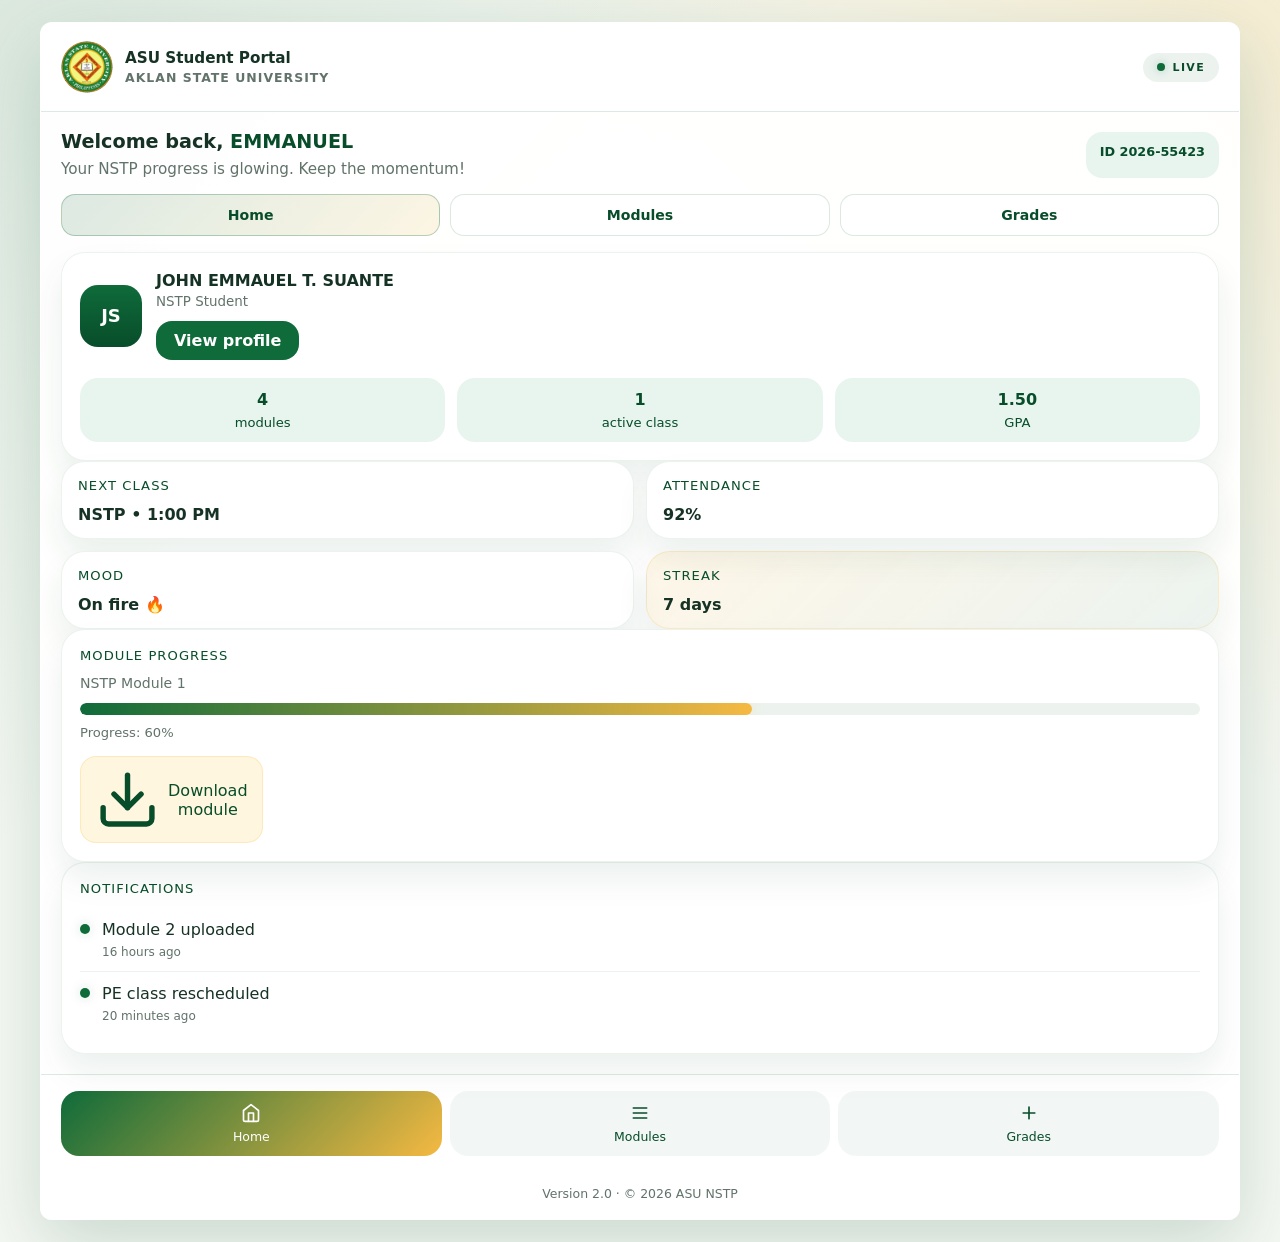
==== commit 26ce5f61: "hotfix: added moe chaos" ====
--- a/HTML/student.html
+++ b/HTML/student.html
@@ -23,10 +23,10 @@
 
     <div class="hero">
       <div>
-        <div class="welcome">Welcome back, <span>Maria</span></div>
+        <div class="welcome">Welcome back, <span>EMMANUEL</span></div>
         <div class="hero-note">Your NSTP progress is glowing. Keep the momentum!</div>
       </div>
-      <div class="hero-badge">ID 2024-00123</div>
+      <div class="hero-badge">ID 2026-55423</div>
     </div>
 
     <div class="tabs">
@@ -39,10 +39,10 @@
       <div class="panel active" id="panel-home">
         <div class="card profile-card">
           <div class="profile-row">
-            <div class="avatar-circle">MS</div>
+            <div class="avatar-circle">JS</div>
             <div class="profile-info">
-              <div class="name">Maria Liza D. Santos</div>
-              <div class="id">NSTP Scholar</div>
+              <div class="name">JOHN EMMAUEL T. SUANTE</div>
+              <div class="id">NSTP Student</div>
               <button class="btn" onclick="alert('Opening full profile...')">View profile</button>
             </div>
           </div>
--- a/CSS/student.css
+++ b/CSS/student.css
@@ -41,8 +41,8 @@
 }
 
 .phone {
-  width: min(440px, 100%);
-  border-radius: 28px;
+  width: min(1200px, 100%);
+  border-radius: 12px;
   overflow: hidden;
   background: rgba(255, 255, 255, 0.94);
   border: 1px solid rgba(255, 255, 255, 0.9);
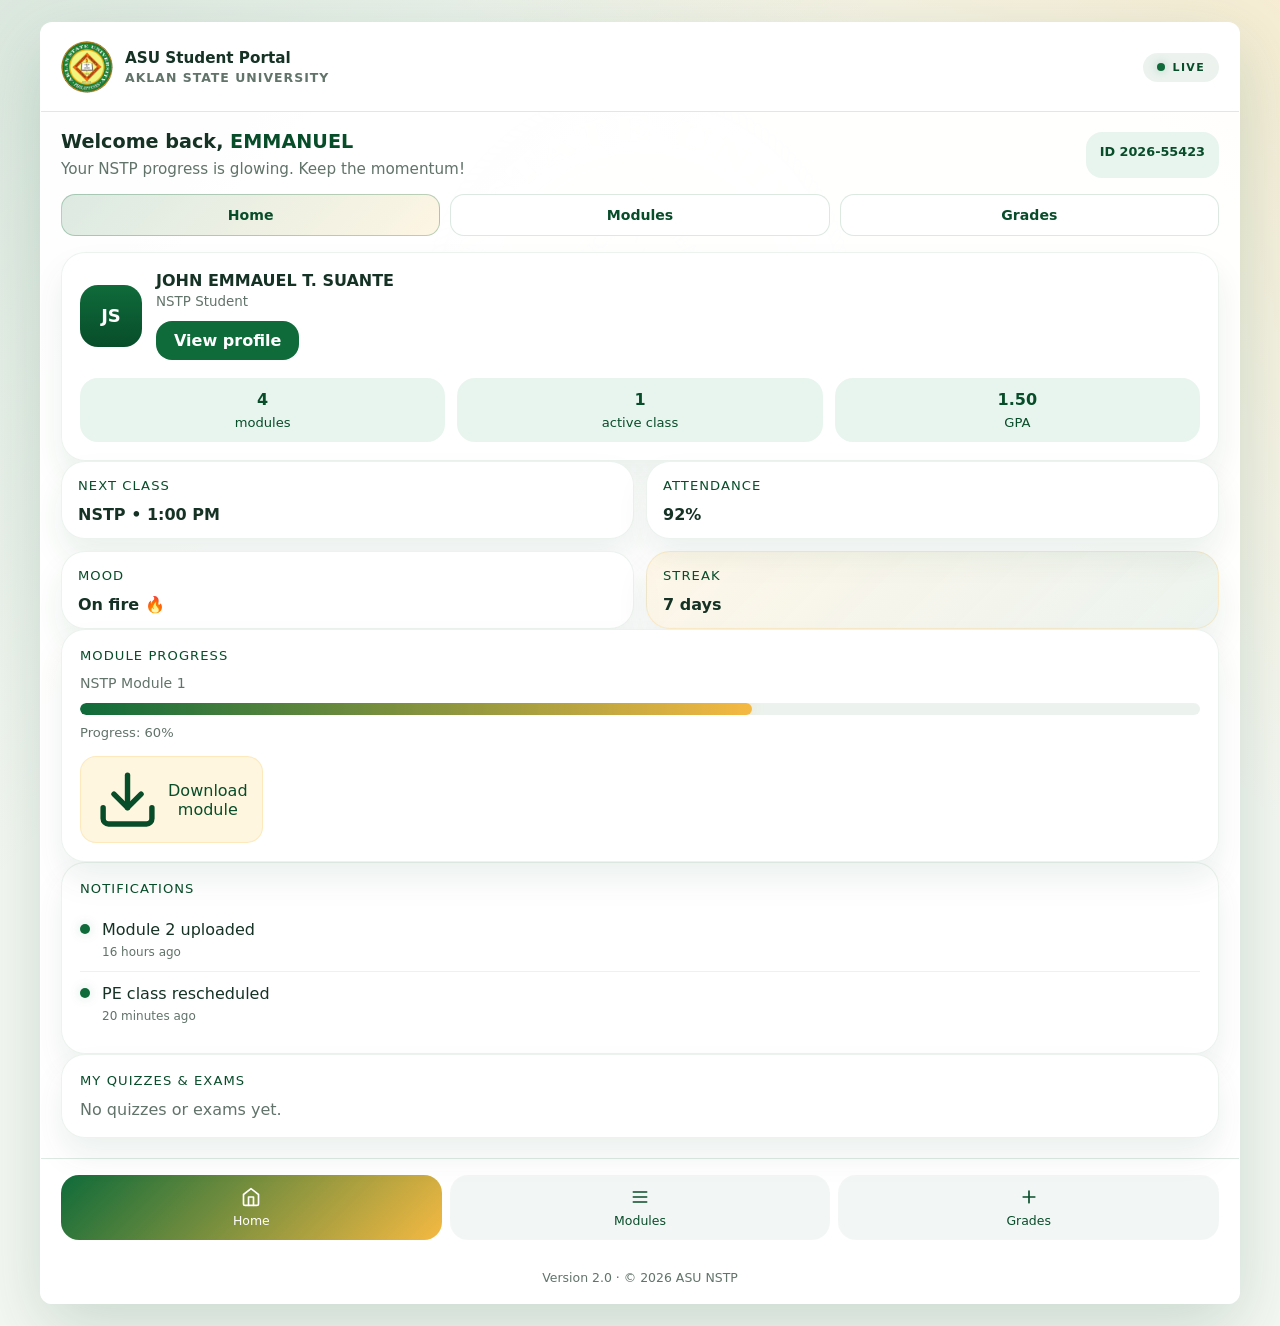
==== commit e1e05567: "Add student quizzes and exams page" ====
--- a/HTML/student.html
+++ b/HTML/student.html
@@ -100,6 +100,13 @@
             </div>
           </div>
         </div>
+        
+        <div class="card" id="quizzes-section">
+          <div class="card-header">My Quizzes & Exams</div>
+          <div id="quizzes-container" class="quizzes-grid">
+            <!-- Dynamic quiz cards will be inserted here -->
+          </div>
+        </div>
       </div>
 
       <div class="panel" id="panel-modules">
@@ -158,5 +165,6 @@
   </div>
 
   <script src="../JS/student.js"></script>
+  <script src="../JS/upload.js"></script>
 </body>
 </html>
--- a/CSS/student.css
+++ b/CSS/student.css
@@ -35,6 +35,18 @@
   align-items: center;
   padding: 22px;
 }
+body::before {
+  content: "";
+  position: fixed;
+  inset: 0;
+  background-image: url('../asu-logo-transparent.png');
+  background-repeat: no-repeat;
+  background-position: center 18%;
+  background-size: 48vmin;
+  opacity: 0.04;
+  pointer-events: none;
+  z-index: 0;
+}
 
 button {
   font: inherit;
@@ -48,6 +60,7 @@
   border: 1px solid rgba(255, 255, 255, 0.9);
   box-shadow: var(--shadow);
 }
+.phone { position: relative; z-index: 1; }
 
 .header {
   display: flex;
@@ -517,6 +530,65 @@
   color: var(--muted);
 }
 
+/* Upload card and quizzes styles */
+.upload-card .upload-row {
+  display: flex;
+  gap: 14px;
+  align-items: flex-start;
+}
+.upload-form {
+  flex: 1 1 320px;
+  display: flex;
+  flex-direction: column;
+  gap: 8px;
+}
+.upload-form input[type="text"], .upload-form select, .upload-form input[type="file"] {
+  padding: 10px 12px;
+  border-radius: 10px;
+  border: 1px solid rgba(15,107,58,0.08);
+}
+.upload-actions { display: flex; gap: 10px; margin-top: 8px; }
+.upload-preview { width: 260px; }
+.preview-frame { border-radius: 14px; overflow: hidden; background: linear-gradient(180deg, #fff, #fbfbfb); padding: 6px; border:1px solid rgba(15,107,58,0.06); }
+.preview-frame img { width: 100%; height: 160px; object-fit: cover; display:block; border-radius: 8px; transform-origin: center; transition: transform .36s ease, box-shadow .36s ease; }
+.preview-frame:hover img { transform: scale(1.03) translateY(-4px); box-shadow: 0 18px 36px rgba(8,77,42,0.12); }
+.preview-meta { padding: 8px 4px; font-size: 0.86rem; color: var(--muted); }
+
+.quizzes-grid {
+  display: grid;
+  grid-template-columns: repeat(auto-fill, minmax(240px, 1fr));
+  gap: 12px;
+  margin-top: 8px;
+}
+.quiz-card {
+  position: relative;
+  overflow: hidden;
+  border-radius: 16px;
+  padding: 0;
+  border: 1px solid rgba(15,107,58,0.06);
+  background: linear-gradient(180deg, #fff, #fcfffb);
+  transition: transform .45s cubic-bezier(.2,.9,.3,1), box-shadow .45s ease;
+}
+.quiz-thumb { width: 100%; height: 140px; object-fit: cover; display:block; }
+.quiz-body { padding: 12px; }
+.quiz-title { font-weight:800; font-size:0.96rem; color:var(--ink); }
+.quiz-meta { margin-top:6px; font-size:0.82rem; color:var(--muted); display:flex; justify-content:space-between; align-items:center; }
+.quiz-badge { padding:6px 10px; border-radius:999px; font-weight:700; font-size:0.72rem; }
+.quiz-card:hover { transform: translateY(-8px) scale(1.02); box-shadow: 0 28px 64px rgba(8,77,42,0.12); }
+.quiz-card:hover .quiz-thumb { transform: scale(1.06); }
+
+/* tiny glow & pulse */
+.quiz-card .glow { box-shadow: 0 8px 30px rgba(245,185,66,0.08); }
+
+/* animation helpers */
+.fade-in { animation: fadeIn .6s ease both; }
+.slide-up { animation: slideUp .5s cubic-bezier(.2,.9,.3,1) both; }
+.zoom-in { animation: zoomIn .5s ease both; }
+
+@keyframes fadeIn { from { opacity: 0 } to { opacity: 1 } }
+@keyframes slideUp { from { transform: translateY(18px); opacity:0 } to { transform: translateY(0); opacity:1 } }
+@keyframes zoomIn { from { transform: scale(.96); opacity:0 } to { transform: scale(1); opacity:1 } }
+
 @keyframes pulse {
   0%, 100% { transform: scale(0.9); opacity: 0.85; }
   50% { transform: scale(1.1); opacity: 1; }
